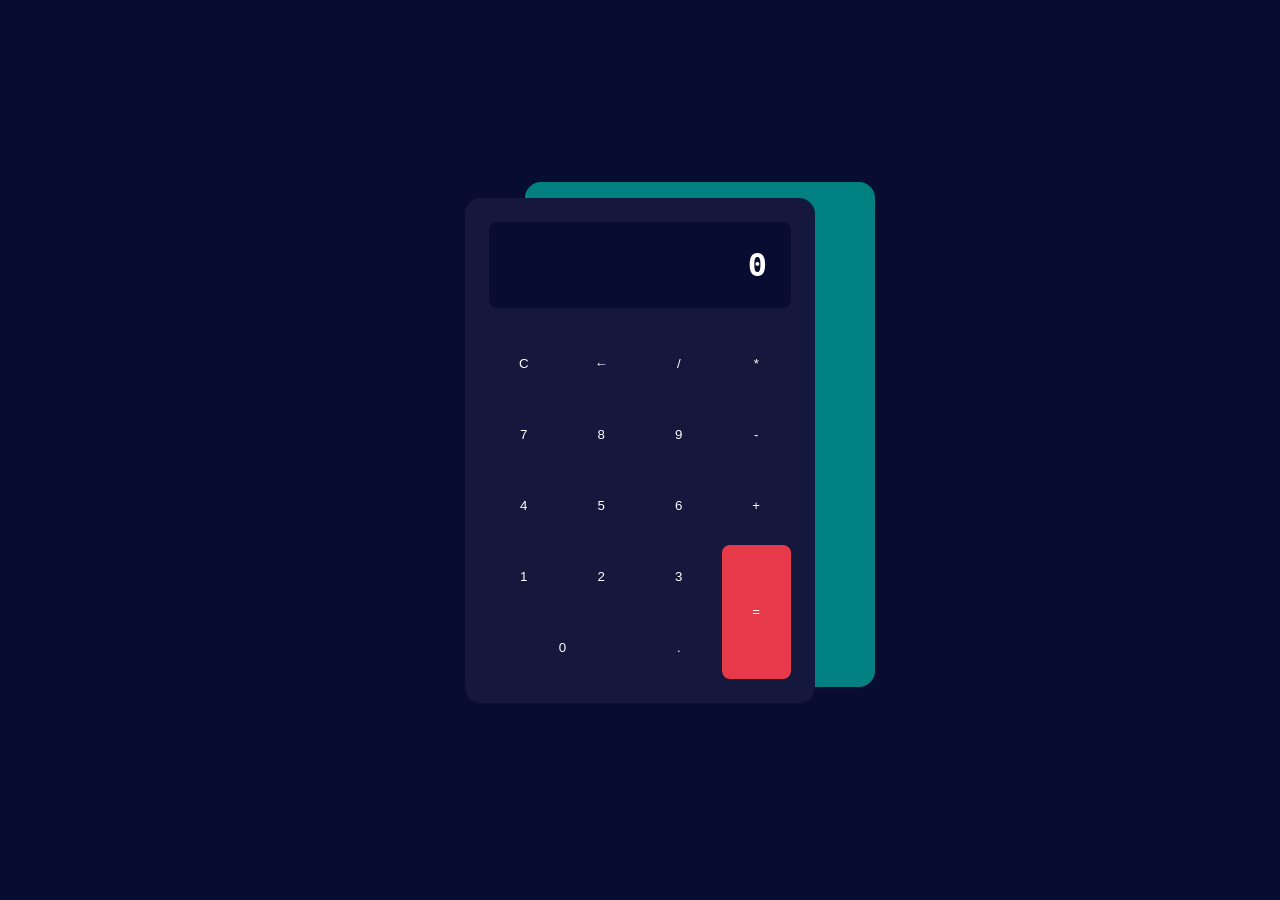
==== index.html @ d50cf1b1 "primer_commit" ====
<!DOCTYPE html>
<html lang="en">
<head>
    <meta charset="UTF-8">
    <meta name="viewport" content="width=device-width, initial-scale=1.0">
    <title>Document</title>
    <link rel="stylesheet" href="main.css">
</head>
<body>
    <div class="calculadora">
        <div class="pantalla">0</div>
        <button id="c" class="btn">C</button>
        <button id="borrar" class="btn">←</button>
        <button class="btn">/</button>
        <button class="btn">*</button>
        <button class="btn">7</button>
        <button class="btn">8</button>
        <button class="btn">9</button>
        <button class="btn">-</button>
        <button class="btn">4</button>
        <button class="btn">5</button>
        <button class="btn">6</button>
        <button class="btn">+</button>
        <button class="btn">1</button>
        <button class="btn">2</button>
        <button class="btn">3</button>
        <button id="igual" class="btn">=</button>
        <button id="cero" class="btn">0</button>
        <button class="btn">.</button>
    
    </div>



    <script src="/main.js"></script>
</body>
</html>
---- main.css ----
*{
    margin: 0;
    padding: 0;
    box-sizing: border-box;
    font-family: sans-serif;
}

body{
    min-height: 100vh;
    background-color: #090c31;
    display: grid;
    place-items: center;
}

.calculadora{
    background-color: #15173c;
    color: white;
    display: grid;
    grid-template-columns: repeat(4, 1fr);
    width: 350px;
    padding: 1.5rem;
    border-radius: 1rem;
    gap: 0.5rem;
    box-shadow: 60px -16px teal;
}

.pantalla{
    grid-column: 1/-1;
    background-color: #090c31;
    padding: 1.5rem;
    font-size: 2rem;
    text-align: right;
    border-radius: .5rem;
    margin-bottom: 1rem;
    font-family: monospace;
    font-weight: 600;
}

.btn{
    background-color: #15173c;
    color: white;
    border: 0;
    padding: 1.5rem .5rem;
    display: flex;
    justify-content: center;
    align-items: center;
    border-radius: .5rem;
    cursor: pointer;
}

.btn:hover{
    background-color: #090c31;
}

#cero{
    grid-column: span 2;
}

#igual{
    grid-row: span 2;
    background-color: #e6394a;
}

#igual:hover{
    background-color: #e65766;
}
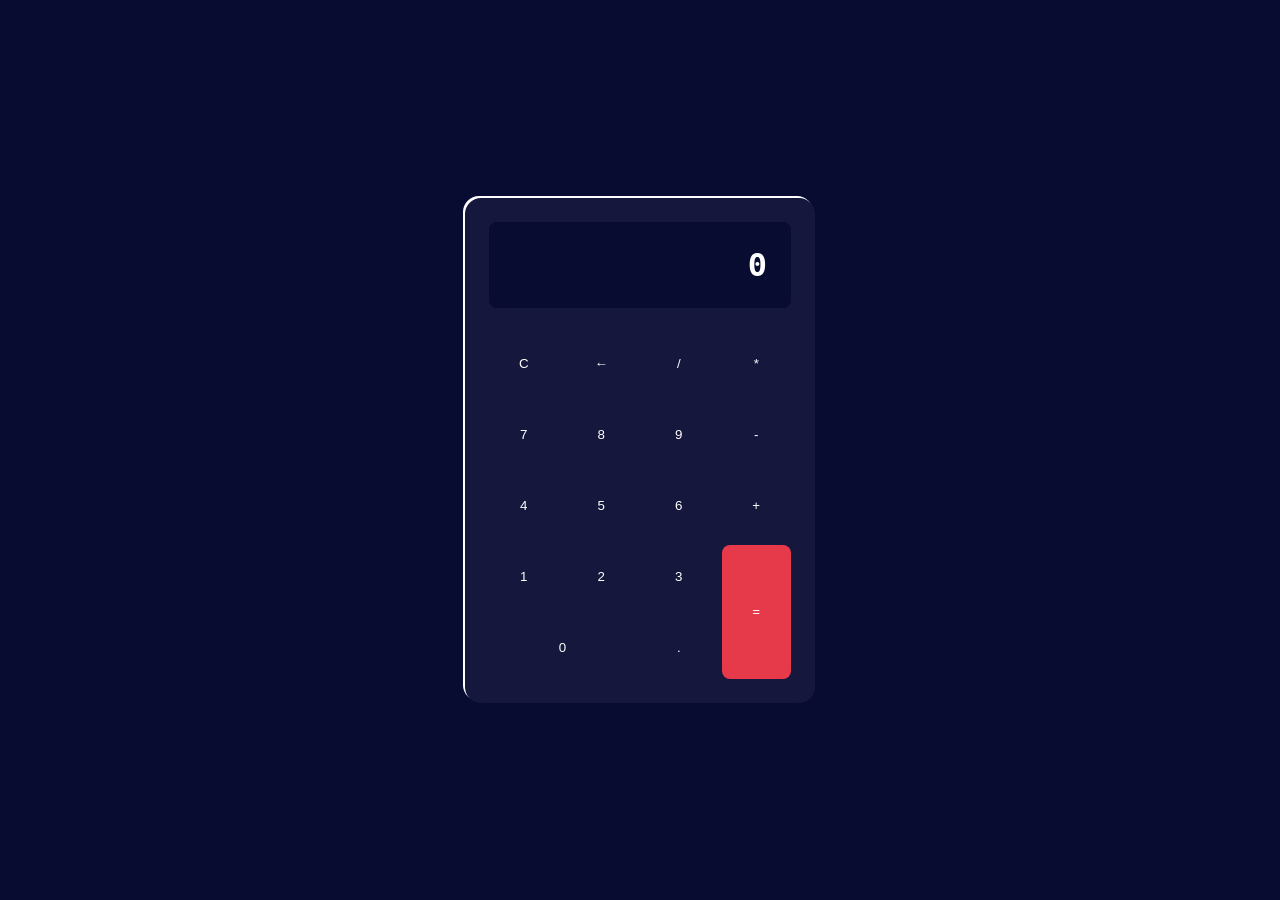
==== commit 604a7ea9: "sombreado_corregido" ====
--- a/index.html
+++ b/index.html
@@ -3,7 +3,7 @@
 <head>
     <meta charset="UTF-8">
     <meta name="viewport" content="width=device-width, initial-scale=1.0">
-    <title>Document</title>
+    <title>Calculadora</title>
     <link rel="stylesheet" href="main.css">
 </head>
 <body>
@@ -27,11 +27,7 @@
         <button id="igual" class="btn">=</button>
         <button id="cero" class="btn">0</button>
         <button class="btn">.</button>
-    
     </div>
-
-
-
     <script src="/main.js"></script>
 </body>
 </html>
--- a/main.css
+++ b/main.css
@@ -21,7 +21,7 @@
     padding: 1.5rem;
     border-radius: 1rem;
     gap: 0.5rem;
-    box-shadow: 60px -16px teal;
+    box-shadow: -2px -2px white;
 }
 
 .pantalla{
@@ -34,6 +34,7 @@
     margin-bottom: 1rem;
     font-family: monospace;
     font-weight: 600;
+    overflow: auto;
 }
 
 .btn{
@@ -46,6 +47,7 @@
     align-items: center;
     border-radius: .5rem;
     cursor: pointer;
+    
 }
 
 .btn:hover{
